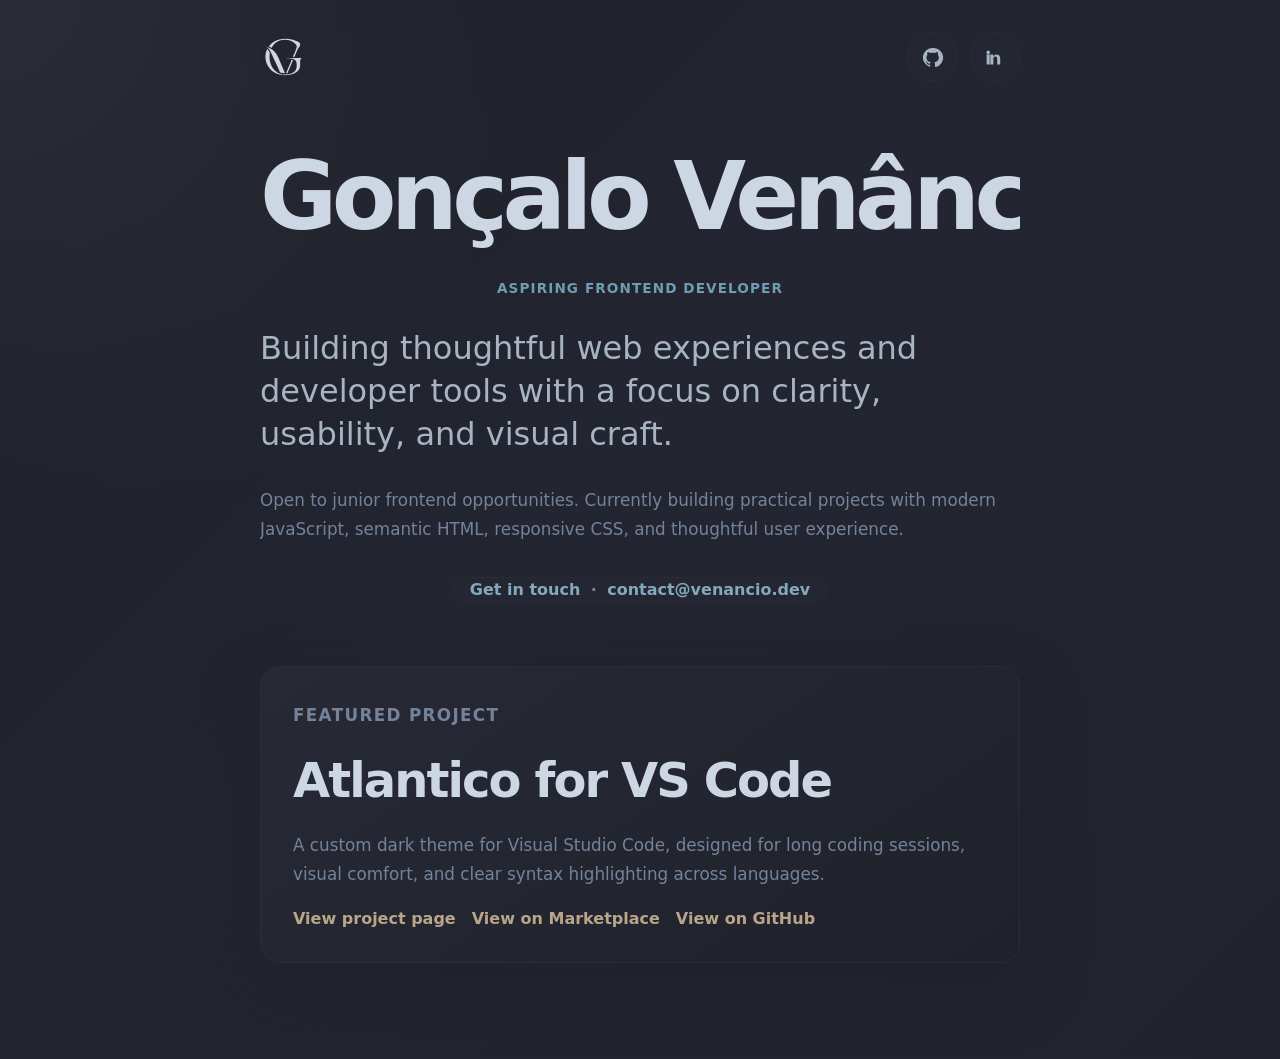
==== index.html @ 024e3449 "Add Atlantico landing page with screenshot lightbox" ====
<!doctype html>
<html lang="en">
  <head>
    <meta charset="UTF-8" />
    <meta name="viewport" content="width=device-width, initial-scale=1.0" />

    <title>Gonçalo Venâncio · Aspiring Frontend Developer · venancio.dev</title>

    <meta
      name="description"
      content="Gonçalo Venâncio, aspiring frontend developer building thoughtful web experiences and developer tools with a focus on clarity, usability, and visual craft"
    />

    <link rel="stylesheet" href="style.css" />

    <link rel="icon" href="./assets/favicon.svg" type="image/svg+xml" />
    <link
      rel="icon"
      href="./assets/favicon_32x32.png"
      type="image/png"
      sizes="32x32"
    />
    <link rel="apple-touch-icon" href="./assets/apple_touch_icon.png" />

    <link rel="canonical" href="https://venancio.dev/" />
    <meta name="theme-color" content="#232530" />

    <meta property="og:title" content="Gonçalo Venâncio" />
    <meta property="og:description" content="Frontend Development" />
    <meta
      property="og:image"
      content="https://venancio.dev/assets/social_preview.png"
    />
    <meta property="og:image:width" content="1200" />
    <meta property="og:image:height" content="630" />
    <meta
      property="og:image:alt"
      content="Gonçalo Venâncio, Frontend Development, venancio.dev"
    />
    <meta property="og:url" content="https://venancio.dev/" />
    <meta property="og:site_name" content="Gonçalo Venâncio" />
    <meta property="og:type" content="website" />

    <meta name="twitter:card" content="summary_large_image" />
    <meta name="twitter:title" content="Gonçalo Venâncio" />
    <meta name="twitter:description" content="Frontend Development" />
    <meta
      name="twitter:image"
      content="https://venancio.dev/assets/social_preview.png"
    />
    <meta
      name="twitter:image:alt"
      content="Gonçalo Venâncio, Frontend Development, venancio.dev"
    />
  </head>

  <body>
    <main class="page">
      <header class="site-header" aria-label="Site header">
        <a
          class="brand-link reveal-logo"
          href="/"
          aria-label="Gonçalo Venâncio home"
        >
          <img src="./assets/logo.svg" alt="" class="brand-logo" />
        </a>

        <nav class="social-links" aria-label="Social links">
          <a
            class="reveal-icon"
            href="https://github.com/gpvenancio"
            target="_blank"
            rel="noopener noreferrer"
            aria-label="Gonçalo Venâncio on GitHub"
          >
            <span>
              <svg viewBox="0 0 24 24" aria-hidden="true">
                <path
                  d="M12 2a10 10 0 0 0-3.16 19.49c.5.09.68-.22.68-.48v-1.7c-2.78.6-3.37-1.18-3.37-1.18a2.65 2.65 0 0 0-1.1-1.45c-.9-.62.07-.6.07-.6a2.1 2.1 0 0 1 1.53 1.03 2.13 2.13 0 0 0 2.91.83 2.14 2.14 0 0 1 .64-1.34c-2.22-.25-4.55-1.11-4.55-4.94a3.87 3.87 0 0 1 1.03-2.68 3.6 3.6 0 0 1 .1-2.64s.84-.27 2.75 1.02a9.48 9.48 0 0 1 5 0c1.91-1.29 2.75-1.02 2.75-1.02.55 1.37.2 2.4.1 2.64a3.86 3.86 0 0 1 1.03 2.68c0 3.84-2.34 4.68-4.57 4.93a2.4 2.4 0 0 1 .68 1.86v2.76c0 .27.18.58.69.48A10 10 0 0 0 12 2Z"
                />
              </svg>
            </span>
          </a>

          <a
            class="reveal-icon"
            href="https://linkedin.com/in/gpvenancio/"
            target="_blank"
            rel="noopener noreferrer"
            aria-label="Gonçalo Venâncio on LinkedIn"
          >
            <span>
              <svg viewBox="0 0 24 24" aria-hidden="true">
                <path
                  d="M6.94 8.75H3.75v10.5h3.19V8.75ZM5.35 4.75a1.85 1.85 0 1 0 0 3.7 1.85 1.85 0 0 0 0-3.7Zm5.28 4h-3.05v10.5h3.18v-5.52c0-1.46.28-2.87 2.08-2.87 1.78 0 1.8 1.66 1.8 2.96v5.43h3.19v-6.12c0-3-1.6-4.4-3.73-4.4a3.62 3.62 0 0 0-3.29 1.8h-.04l-.14-1.78Z"
                />
              </svg>
            </span>
          </a>
        </nav>
      </header>

      <section class="hero" aria-labelledby="page-title">
        <h1 id="page-title" class="reveal">
          <span>Gonçalo Venâncio</span>
        </h1>

        <p class="role reveal">
          <span>Aspiring Frontend Developer</span>
        </p>

        <p class="intro reveal">
          <span>
            Building thoughtful web experiences and developer tools with a focus
            on clarity, usability, and visual craft.
          </span>
        </p>

        <p class="description reveal">
          <span>
            Open to junior frontend opportunities. Currently building practical
            projects with modern JavaScript, semantic HTML, responsive CSS, and
            thoughtful user experience.
          </span>
        </p>

        <a class="cta reveal" href="mailto:contact@venancio.dev">
          <span class="cta-content">
            <span class="cta-label">Get in touch</span>
            <span class="cta-separator">·</span>
            <span class="cta-email">contact@venancio.dev</span>
          </span>
        </a>
      </section>

      <section class="project reveal-card" aria-labelledby="project-title">
        <p class="section-label reveal">
          <span>Featured project</span>
        </p>

        <h2 id="project-title" class="reveal">
          <span>Atlantico for VS Code</span>
        </h2>

        <p class="reveal">
          <span>
            A custom dark theme for Visual Studio Code, designed for long coding
            sessions, visual comfort, and clear syntax highlighting across
            languages.
          </span>
        </p>

        <div class="project-actions">
          <a class="project-link reveal" href="/atlantico/">
            <span>View project page</span>
          </a>

          <a
            class="project-link reveal"
            href="https://marketplace.visualstudio.com/items?itemName=gvenancio.atlantico"
            target="_blank"
            rel="noopener noreferrer"
            aria-label="View Atlantico on the Visual Studio Marketplace"
          >
            <span>View on Marketplace</span>
          </a>

          <a
            class="project-link reveal"
            href="https://github.com/gpvenancio/atlantico"
            target="_blank"
            rel="noopener noreferrer"
            aria-label="View Atlantico source code on GitHub"
          >
            <span>View on GitHub</span>
          </a>
        </div>
      </section>
    </main>
  </body>
</html>
---- style.css ----
:root {
  /* Base colors */
  --color-bg: #232530;
  --color-bg-deep: #1d1f28;
  --color-bg-soft: #21232d;
  --color-surface: #272a34;
  --color-surface-muted: #1f212b;
  --color-border: #2a2d37;

  /* Text colors */
  --color-text: #cdd6e3;
  --color-text-bright: #e6edf7;
  --color-text-soft: #a7b4c2;
  --color-text-muted: #74839a;

  /* Accent colors */
  --color-accent: #729bb3;
  --color-accent-hover: #84a9bf;
  --color-warm: #b8a58a;
  --color-warm-hover: #c4a46b;

  /* Layout */
  --content-width: 760px;
}

* {
  box-sizing: border-box;
}

html {
  color-scheme: dark;
}

body {
  margin: 0;
  min-height: 100vh;
  font-family: Inter, ui-sans-serif, system-ui, sans-serif;
  background:
    radial-gradient(circle at top left, var(--color-border), transparent 34rem),
    linear-gradient(
      135deg,
      var(--color-bg-deep),
      var(--color-bg) 45%,
      var(--color-bg-soft)
    );
  color: var(--color-text);
}

::selection {
  background: var(--color-accent);
  color: var(--color-bg-deep);
}

a {
  color: inherit;
  text-decoration-color: var(--color-accent);
  text-decoration-thickness: 0.08em;
  text-underline-offset: 0.25em;
  transition:
    color 160ms ease,
    border-color 160ms ease,
    background 160ms ease,
    transform 160ms ease;
}

a:hover {
  color: var(--color-accent-hover);
}

a:focus-visible {
  outline: 2px solid var(--color-accent);
  outline-offset: 0.35rem;
  border-radius: 0.5rem;
}

.page {
  container-type: inline-size;
  width: min(100% - 2rem, var(--content-width));
  margin: 0 auto;
  padding: 2rem 0 6rem;
}

.site-header {
  display: flex;
  align-items: center;
  justify-content: space-between;
  margin-bottom: 3rem;
}

.brand-link {
  display: inline-grid;
  width: 3.15rem;
  height: 3.15rem;
  place-items: center;
  border-radius: 999px;
  text-decoration: none;
}

.brand-link:hover {
  transform: translateY(-1px);
}

.brand-logo {
  display: block;
  width: 3.15rem;
  height: 3.15rem;
}

.social-links {
  display: flex;
  align-items: center;
  gap: 0.75rem;
}

.social-links a {
  display: grid;
  width: 3.15rem;
  height: 3.15rem;
  place-items: center;
  border: 1px solid var(--color-border);
  border-radius: 999px;
  background: rgba(39, 42, 52, 0.55);
  color: var(--color-text-soft);
}

.social-links a:hover {
  border-color: var(--color-accent);
  color: var(--color-accent-hover);
  transform: translateY(-1px);
}

.social-links svg {
  width: 1.45rem;
  height: 1.45rem;
  fill: currentColor;
}

.hero {
  margin-bottom: 4rem;
}

h1,
h2 {
  margin: 0;
  color: var(--color-text);
  line-height: 1.1;
}

h1 {
  width: 100%;
  max-width: none;
  font-size: clamp(3.4rem, 12.4cqw, 5.9rem);
  letter-spacing: -0.06em;
  line-height: 1.16;
  text-align: center;
}

h1 > span {
  white-space: nowrap;
}

h2 {
  font-size: clamp(2rem, 5vw, 3rem);
  letter-spacing: -0.04em;
}

.role {
  margin: 1rem 0 0;
  color: var(--color-accent);
  font-size: 0.85rem;
  font-weight: 600;
  letter-spacing: 0.08em;
  text-align: center;
  text-transform: uppercase;
}

.section-label {
  margin: 0 0 1rem;
  color: var(--color-accent);
  font-size: 0.85rem;
  font-weight: 600;
  letter-spacing: 0.08em;
  text-transform: uppercase;
}

.intro {
  margin: 1.6rem 0 0;
  color: var(--color-text-soft);
  font-size: clamp(1.4rem, 3vw, 2rem);
  line-height: 1.35;
}

.description {
  margin: 1.5rem 0 0;
  color: var(--color-text-muted);
  font-size: 1.05rem;
  line-height: 1.7;
}

.cta {
  display: flex;
  width: fit-content;
  flex-wrap: wrap;
  align-items: center;
  margin: 2rem auto 0;
  padding: 0.85rem 1rem;
  border: 1px solid var(--color-border);
  border-radius: 999px;
  background: rgba(39, 42, 52, 0.55);
  color: var(--color-text);
  font-weight: 600;
  text-decoration: none;
}

.cta:hover {
  border-color: var(--color-accent);
  background: rgba(39, 42, 52, 0.85);
  transform: translateY(-1px);
}

.cta > .cta-content {
  display: inline-flex;
  align-items: center;
  gap: 0.65rem;
  color: var(--color-accent-hover);
}

.cta-label,
.cta-email {
  font-weight: 600;
}

.cta-separator {
  color: var(--color-text-muted);
}

.project {
  padding: 2rem;
  border: 1px solid var(--color-border);
  border-radius: 1.25rem;
  background: linear-gradient(
    145deg,
    var(--color-surface),
    var(--color-surface-muted)
  );
  box-shadow: 0 1.5rem 4rem rgba(29, 31, 40, 0.42);
}

.project p {
  color: var(--color-text-muted);
  font-size: 1.05rem;
  line-height: 1.7;
}

.project-actions {
  display: flex;
  flex-wrap: wrap;
  gap: 1rem;
  margin-top: 1rem;
}

.project-link {
  display: inline-block;
  color: var(--color-warm);
  font-weight: 600;
  text-decoration-color: var(--color-warm);
}

.project-link:hover {
  color: var(--color-warm-hover);
  text-decoration-color: var(--color-warm-hover);
}

@media (max-width: 520px) {
  .page {
    padding: 1.25rem 0 4rem;
  }

  .site-header {
    margin-bottom: 4rem;
  }

  .project {
    padding: 1.5rem;
  }

  h1 {
    font-size: clamp(2.35rem, 11.2cqw, 3.3rem);
  }

  h1 > span {
    white-space: nowrap;
  }
}

@keyframes revealUp {
  from {
    opacity: 0;
    transform: translateY(115%);
  }

  to {
    opacity: 1;
    transform: translateY(0);
  }
}

@keyframes iconReveal {
  from {
    opacity: 0;
    transform: translateY(14px);
  }

  to {
    opacity: 1;
    transform: translateY(0);
  }
}

@keyframes cardReveal {
  from {
    opacity: 0;
    transform: translateY(18px);
  }

  to {
    opacity: 1;
    transform: translateY(0);
  }
}

@keyframes ctaReveal {
  from {
    opacity: 0;
    transform: translateY(14px);
  }

  to {
    opacity: 1;
    transform: translateY(0);
  }
}

.reveal {
  overflow: hidden;
  padding-block: 0.12em;
}

.reveal > span {
  display: inline-block;
  opacity: 0;
  transform: translateY(115%);
  animation: revealUp 1400ms cubic-bezier(0.16, 1, 0.3, 1) forwards;
}

.reveal-icon {
  opacity: 0;
  overflow: hidden;
  animation: iconReveal 1400ms cubic-bezier(0.16, 1, 0.3, 1) forwards;
}

.reveal-icon > span {
  display: grid;
  opacity: 0;
  transform: translateY(115%);
  animation: revealUp 1400ms cubic-bezier(0.16, 1, 0.3, 1) forwards;
}

.reveal-card {
  opacity: 0;
  transform: translateY(18px);
  animation: cardReveal 1400ms cubic-bezier(0.16, 1, 0.3, 1) forwards;
}

.reveal-logo {
  opacity: 0;
  overflow: hidden;
  animation: iconReveal 1400ms cubic-bezier(0.16, 1, 0.3, 1) forwards;
  animation-delay: 40ms;
}

.reveal-logo > .brand-logo {
  opacity: 0;
  transform: translateY(115%);
  animation: revealUp 1400ms cubic-bezier(0.16, 1, 0.3, 1) forwards;
  animation-delay: 140ms;
}

.cta.reveal {
  opacity: 0;
  animation: ctaReveal 1400ms cubic-bezier(0.16, 1, 0.3, 1) forwards;
  animation-delay: 840ms;
}

.cta > .cta-content {
  animation-delay: 980ms;
}

.social-links a:nth-child(1) {
  animation-delay: 80ms;
}

.social-links a:nth-child(1) span {
  animation-delay: 180ms;
}

.social-links a:nth-child(2) {
  animation-delay: 140ms;
}

.social-links a:nth-child(2) span {
  animation-delay: 240ms;
}

.hero h1 span {
  animation-delay: 280ms;
}

.role span {
  animation-delay: 420ms;
}

.intro span {
  animation-delay: 560ms;
}

.description span {
  animation-delay: 700ms;
}

.project {
  animation-delay: 980ms;
}

.project .section-label span {
  animation-delay: 1120ms;
}

.project h2 span {
  animation-delay: 1260ms;
}

.project p span {
  animation-delay: 1400ms;
}

.project-actions a:nth-child(1) span {
  animation-delay: 1540ms;
}

.project-actions a:nth-child(2) span {
  animation-delay: 1660ms;
}

@media (prefers-reduced-motion: reduce) {
  .reveal > span,
  .reveal-icon,
  .reveal-icon > span,
  .reveal-logo,
  .reveal-logo > .brand-logo,
  .reveal-card,
  .cta.reveal {
    opacity: 1;
    transform: none;
    animation: none;
  }
}
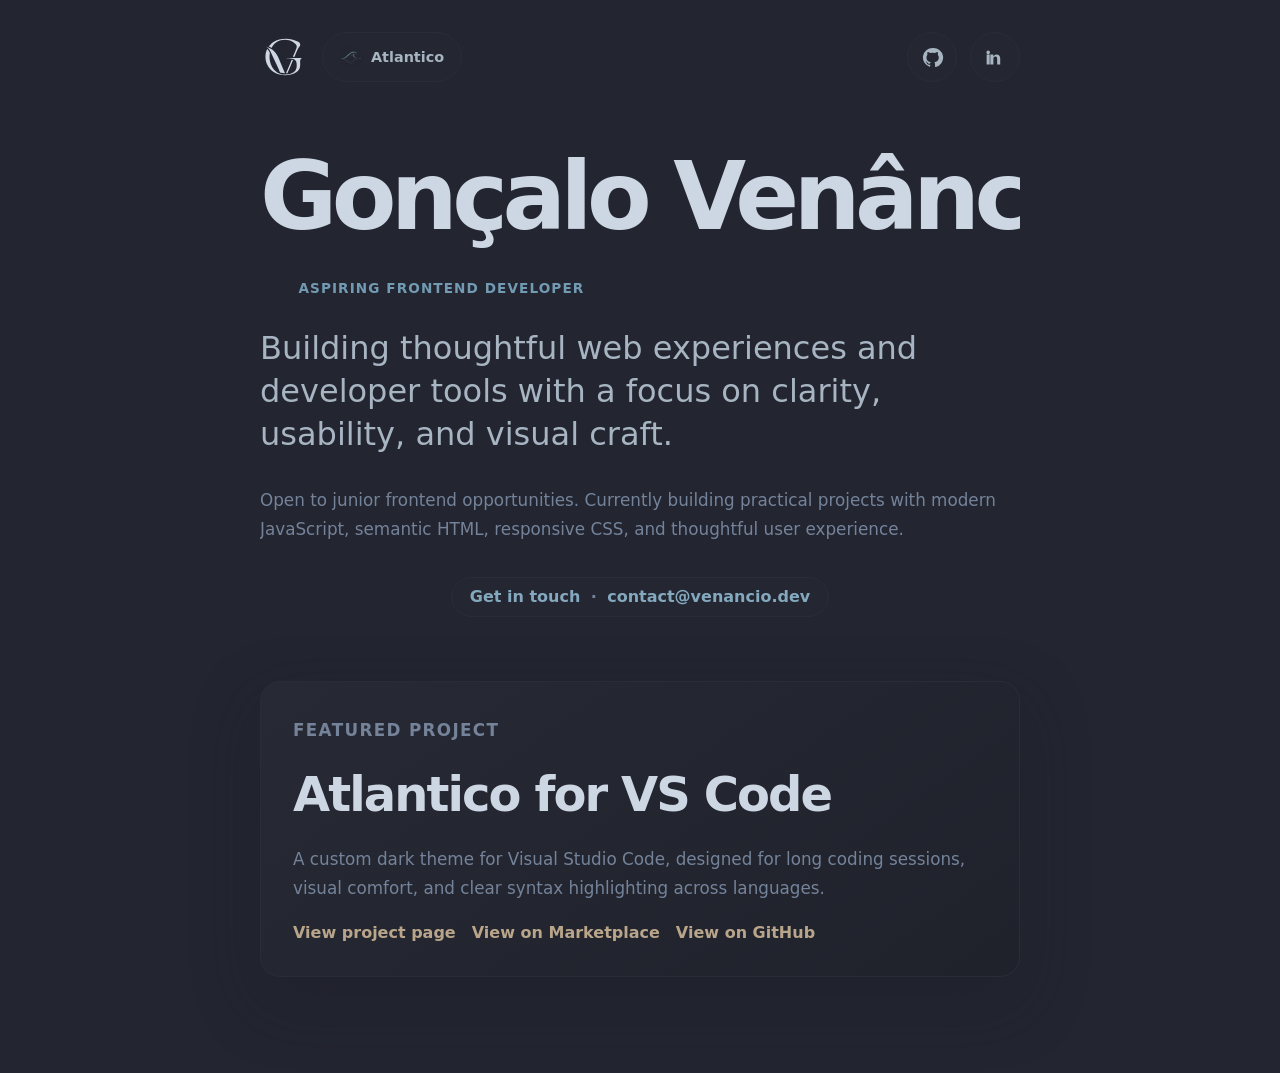
==== commit 2308de8f: "Add Atlantico branding assets and navigation" ====
--- a/index.html
+++ b/index.html
@@ -16,7 +16,7 @@
     <link rel="icon" href="./assets/favicon.svg" type="image/svg+xml" />
     <link
       rel="icon"
-      href="./assets/favicon_32x32.png"
+      href="./assets/favicon_32.png"
       type="image/png"
       sizes="32x32"
     />
@@ -57,13 +57,30 @@
   <body>
     <main class="page">
       <header class="site-header" aria-label="Site header">
-        <a
-          class="brand-link reveal-logo"
-          href="/"
-          aria-label="Gonçalo Venâncio home"
-        >
-          <img src="./assets/logo.svg" alt="" class="brand-logo" />
-        </a>
+        <nav class="site-nav" aria-label="Site navigation">
+          <a
+            class="brand-link reveal-logo"
+            href="/"
+            aria-label="Go to homepage"
+            title="Go to homepage"
+          >
+            <img src="./assets/logo.svg" alt="" class="brand-logo" />
+          </a>
+
+          <a
+            class="nav-pill reveal-icon"
+            href="/atlantico/"
+            aria-label="Go to Atlantico project page"
+            title="Go to Atlantico project page"
+          >
+            <img
+              src="./assets/atlantico/icon.svg"
+              alt=""
+              class="nav-pill-icon"
+            />
+            <span>Atlantico</span>
+          </a>
+        </nav>
 
         <nav class="social-links" aria-label="Social links">
           <a
--- a/style.css
+++ b/style.css
@@ -35,14 +35,7 @@
   margin: 0;
   min-height: 100vh;
   font-family: Inter, ui-sans-serif, system-ui, sans-serif;
-  background:
-    radial-gradient(circle at top left, var(--color-border), transparent 34rem),
-    linear-gradient(
-      135deg,
-      var(--color-bg-deep),
-      var(--color-bg) 45%,
-      var(--color-bg-soft)
-    );
+  background: var(--color-bg);
   color: var(--color-text);
 }
 
@@ -106,6 +99,45 @@
   height: 3.15rem;
 }
 
+.site-nav {
+  display: flex;
+  align-items: center;
+  gap: 0.75rem;
+}
+
+.nav-pill {
+  display: inline-flex;
+  min-height: 3.15rem;
+  align-items: center;
+  gap: 0.55rem;
+  padding: 0 1rem;
+  border: 1px solid var(--color-border);
+  border-radius: 999px;
+  background: rgba(39, 42, 52, 0.55);
+  color: var(--color-text-soft);
+  font-size: 0.9rem;
+  font-weight: 600;
+  text-decoration: none;
+}
+
+.nav-pill:hover {
+  border-color: var(--color-accent);
+  color: var(--color-accent-hover);
+  transform: translateY(-1px);
+}
+
+.nav-pill[aria-current='page'] {
+  border-color: rgba(114, 155, 179, 0.45);
+  color: var(--color-accent-hover);
+}
+
+.nav-pill-icon {
+  display: block;
+  width: 1.45rem;
+  height: 1.45rem;
+  border-radius: 999px;
+}
+
 .social-links {
   display: flex;
   align-items: center;
@@ -152,7 +184,7 @@
   font-size: clamp(3.4rem, 12.4cqw, 5.9rem);
   letter-spacing: -0.06em;
   line-height: 1.16;
-  text-align: center;
+  text-align: left;
 }
 
 h1 > span {
@@ -166,11 +198,12 @@
 
 .role {
   margin: 1rem 0 0;
+  padding-left: clamp(1rem, 3vw, 2.4rem);
   color: var(--color-accent);
   font-size: 0.85rem;
   font-weight: 600;
   letter-spacing: 0.08em;
-  text-align: center;
+  text-align: left;
   text-transform: uppercase;
 }
 
@@ -200,15 +233,17 @@
 .cta {
   display: flex;
   width: fit-content;
+  min-height: 2.45rem;
   flex-wrap: wrap;
   align-items: center;
   margin: 2rem auto 0;
-  padding: 0.85rem 1rem;
+  padding: 0.75rem 1.1rem;
   border: 1px solid var(--color-border);
   border-radius: 999px;
   background: rgba(39, 42, 52, 0.55);
   color: var(--color-text);
   font-weight: 600;
+  line-height: 1.25;
   text-decoration: none;
 }
 
@@ -223,6 +258,7 @@
   align-items: center;
   gap: 0.65rem;
   color: var(--color-accent-hover);
+  line-height: 1.25;
 }
 
 .cta-label,
@@ -263,12 +299,12 @@
   display: inline-block;
   color: var(--color-warm);
   font-weight: 600;
-  text-decoration-color: var(--color-warm);
+  text-decoration: none;
 }
 
 .project-link:hover {
   color: var(--color-warm-hover);
-  text-decoration-color: var(--color-warm-hover);
+  text-decoration: none;
 }
 
 @media (max-width: 520px) {
@@ -286,10 +322,28 @@
 
   h1 {
     font-size: clamp(2.35rem, 11.2cqw, 3.3rem);
+    text-align: left;
   }
 
   h1 > span {
     white-space: nowrap;
+  }
+
+  .role {
+    padding-left: 1rem;
+    text-align: left;
+  }
+
+  .cta {
+    margin: 2rem auto 0;
+  }
+
+  .nav-pill {
+    padding: 0 0.85rem;
+  }
+
+  .nav-pill span {
+    display: none;
   }
 }
 
@@ -450,6 +504,10 @@
 
 .project-actions a:nth-child(2) span {
   animation-delay: 1660ms;
+}
+
+.project-actions a:nth-child(3) span {
+  animation-delay: 1780ms;
 }
 
 @media (prefers-reduced-motion: reduce) {
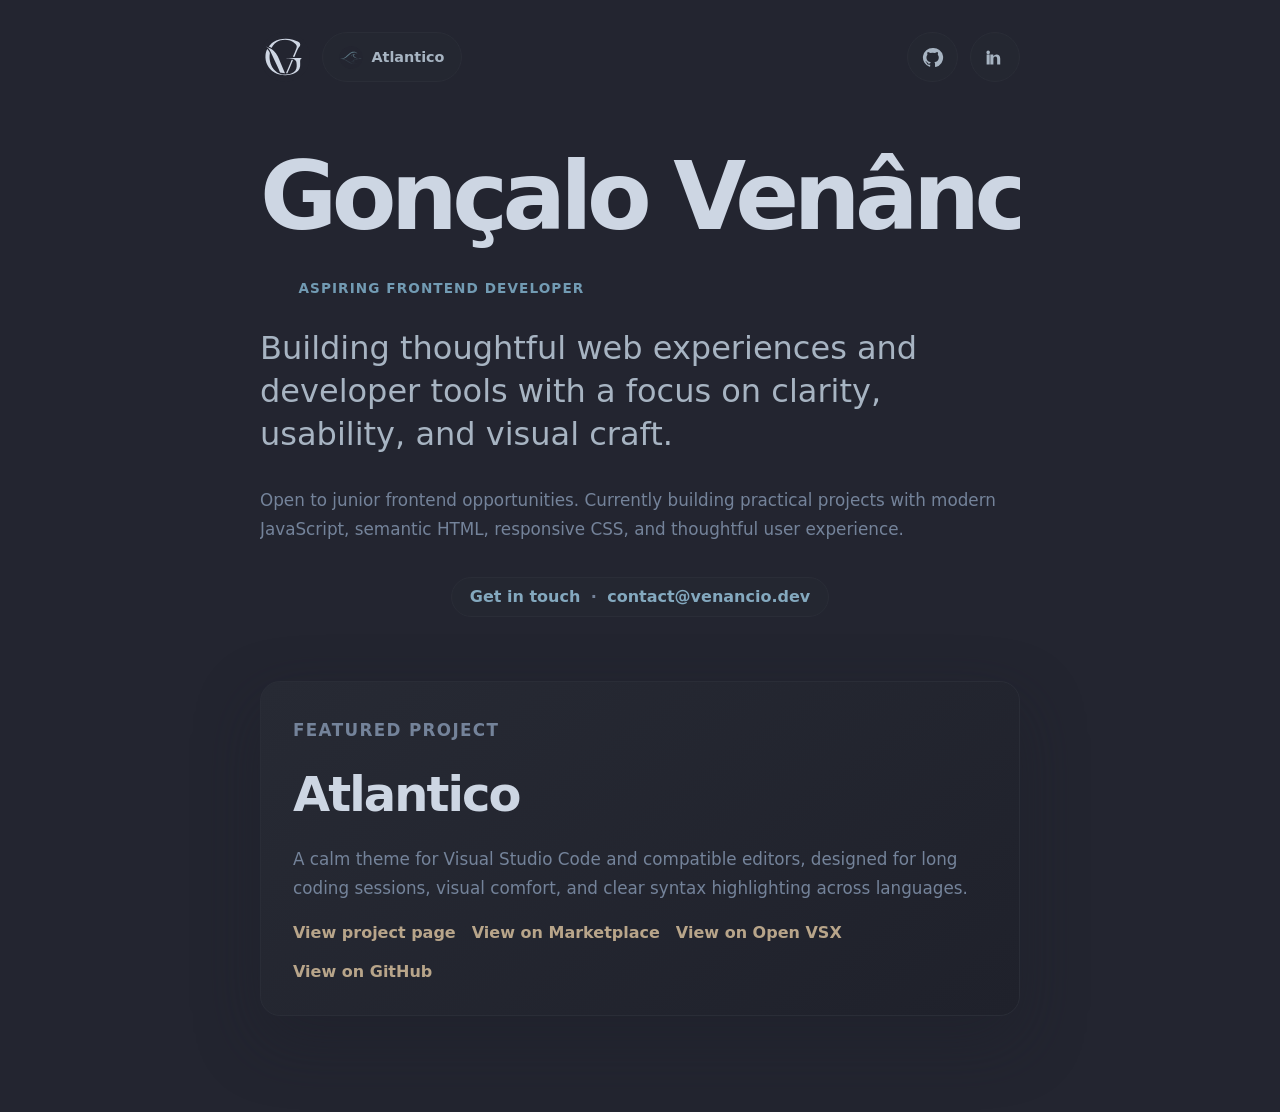
==== commit 18c63da2: "Update Atlantico links and editor compatibility copy" ====
--- a/index.html
+++ b/index.html
@@ -156,14 +156,14 @@
         </p>
 
         <h2 id="project-title" class="reveal">
-          <span>Atlantico for VS Code</span>
+          <span>Atlantico</span>
         </h2>
 
         <p class="reveal">
           <span>
-            A custom dark theme for Visual Studio Code, designed for long coding
-            sessions, visual comfort, and clear syntax highlighting across
-            languages.
+            A calm theme for Visual Studio Code and compatible editors, designed
+            for long coding sessions, visual comfort, and clear syntax
+            highlighting across languages.
           </span>
         </p>
 
@@ -180,6 +180,16 @@
             aria-label="View Atlantico on the Visual Studio Marketplace"
           >
             <span>View on Marketplace</span>
+          </a>
+
+          <a
+            class="project-link reveal"
+            href="https://open-vsx.org/extension/gvenancio/atlantico"
+            target="_blank"
+            rel="noopener noreferrer"
+            aria-label="View Atlantico on Open VSX Registry"
+          >
+            <span>View on Open VSX</span>
           </a>
 
           <a
--- a/style.css
+++ b/style.css
@@ -345,6 +345,18 @@
   .nav-pill span {
     display: none;
   }
+
+  .project-actions {
+    flex-direction: column;
+    align-items: flex-start;
+    gap: 0.75rem;
+  }
+
+  .project-actions .project-link {
+    display: inline-flex;
+    min-height: 2.5rem;
+    align-items: center;
+  }
 }
 
 @keyframes revealUp {
@@ -508,6 +520,10 @@
 
 .project-actions a:nth-child(3) span {
   animation-delay: 1780ms;
+}
+
+.project-actions a:nth-child(4) span {
+  animation-delay: 1900ms;
 }
 
 @media (prefers-reduced-motion: reduce) {
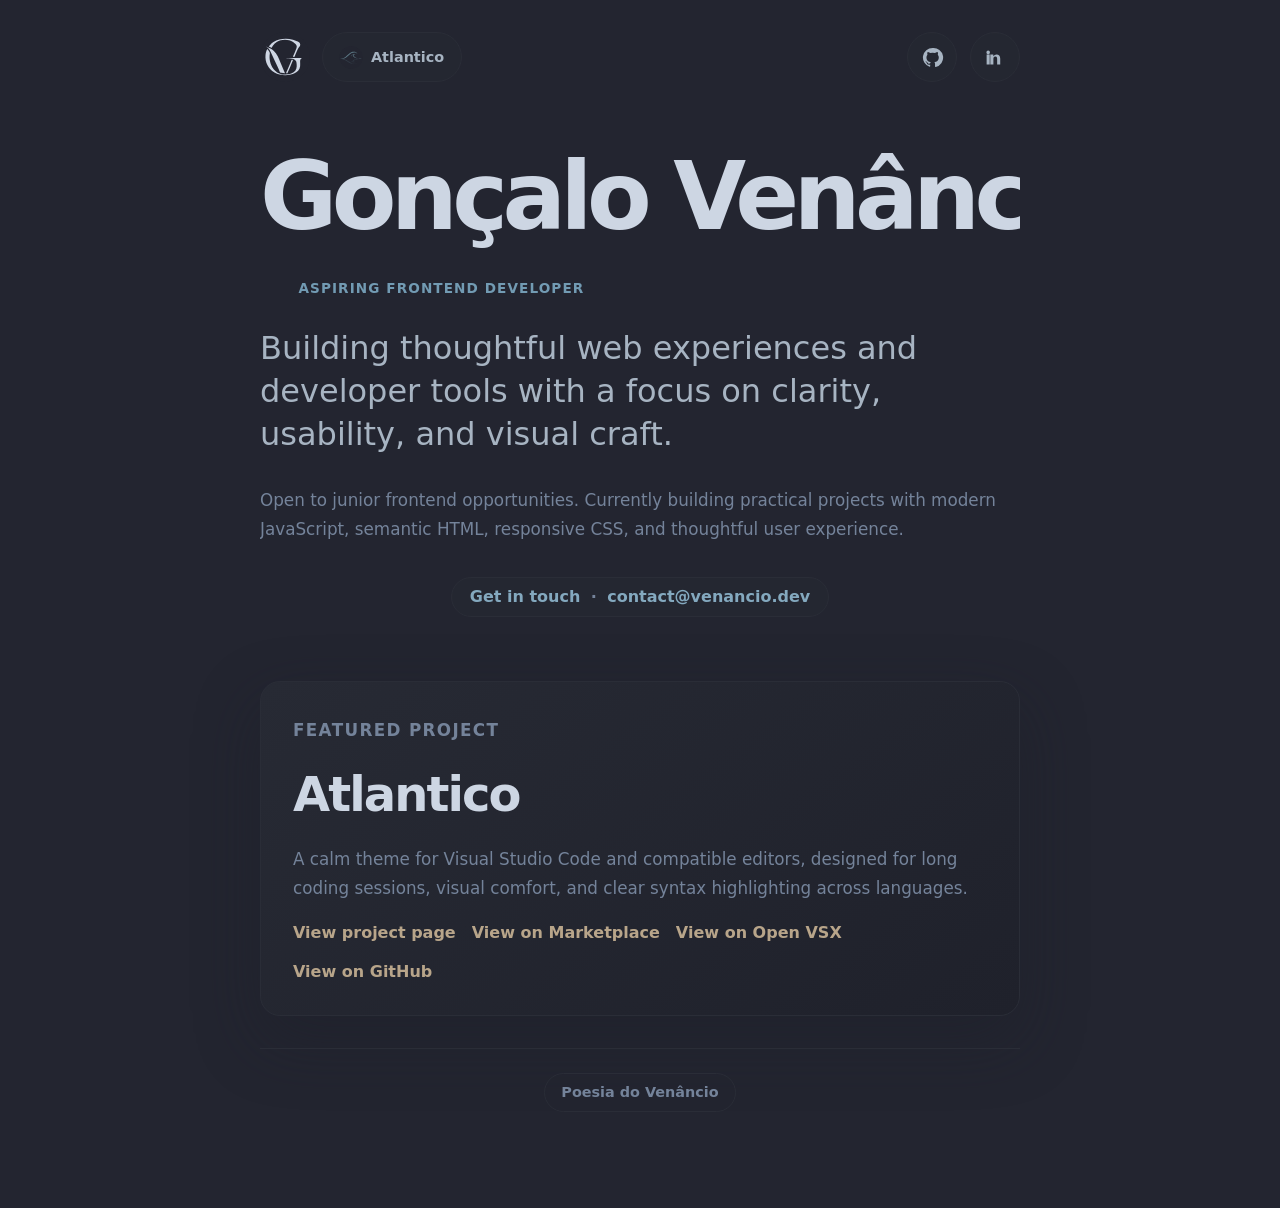
==== commit 915996a3: "feat: add poetry site and integrate it with venancio.dev" ====
--- a/index.html
+++ b/index.html
@@ -203,6 +203,22 @@
           </a>
         </div>
       </section>
+
+      <footer class="site-footer reveal-card" aria-label="Additional navigation">
+        <a
+          class="poetry-footer-link"
+          href="/poesia/"
+          aria-label="Visit Poesia do Venâncio"
+        >
+          <span>Poesia do Venâncio</span>
+        </a>
+      </footer>
     </main>
+
+    <script
+      defer
+      src="https://static.cloudflareinsights.com/beacon.min.js"
+      data-cf-beacon='{"token": "64b1e50a37ae41e5be0b62cdf95f32ff"}'
+    ></script>
   </body>
 </html>
--- a/style.css
+++ b/style.css
@@ -305,6 +305,36 @@
 .project-link:hover {
   color: var(--color-warm-hover);
   text-decoration: none;
+}
+
+.site-footer {
+  display: flex;
+  justify-content: center;
+  margin-top: 2rem;
+  padding-top: 1.5rem;
+  border-top: 1px solid var(--color-border);
+  animation-delay: 2100ms;
+}
+
+.poetry-footer-link {
+  display: inline-flex;
+  min-height: 2.45rem;
+  align-items: center;
+  justify-content: center;
+  padding: 0.65rem 1rem;
+  border: 1px solid var(--color-border);
+  border-radius: 999px;
+  background: transparent;
+  color: var(--color-text-muted);
+  font-size: 0.9rem;
+  font-weight: 600;
+  text-decoration: none;
+}
+
+.poetry-footer-link:hover {
+  border-color: var(--color-warm);
+  color: var(--color-warm-hover);
+  transform: translateY(-1px);
 }
 
 @media (max-width: 520px) {
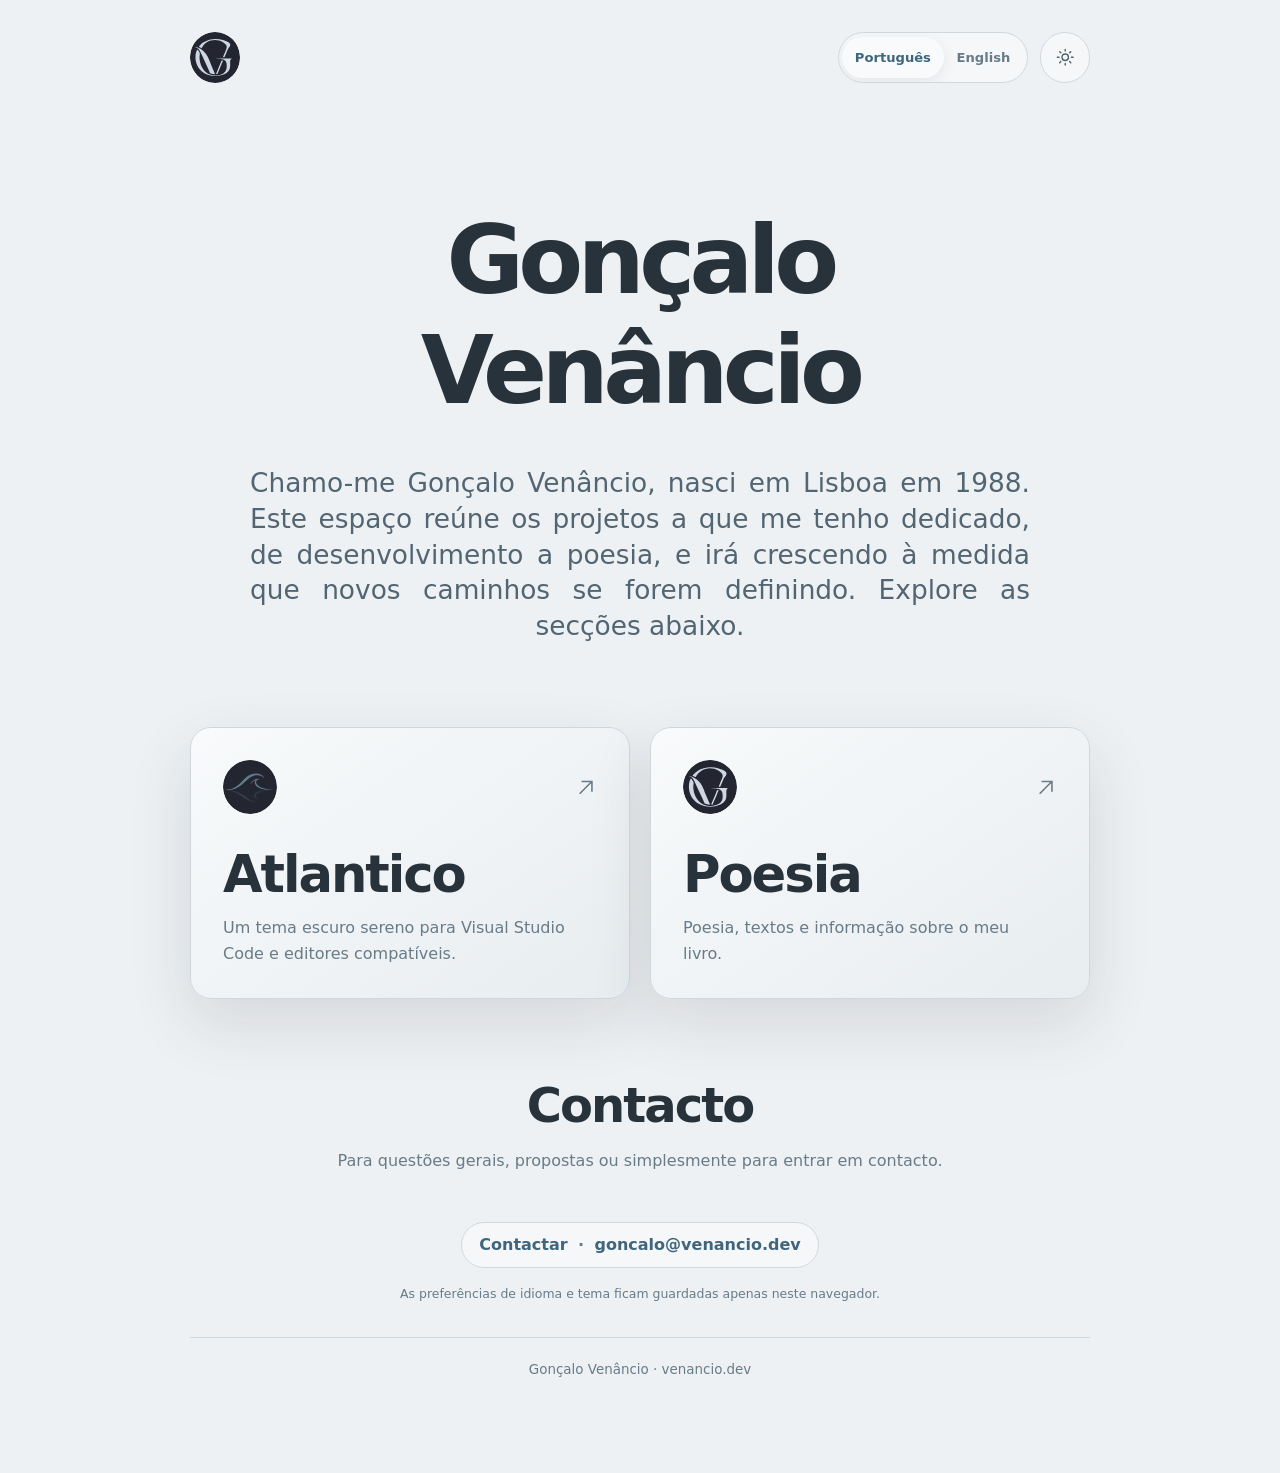
==== commit 1037ebb9: "feat: atualizar estrutura e navegação do site" ====
--- a/index.html
+++ b/index.html
@@ -1,17 +1,27 @@
 <!doctype html>
-<html lang="en">
+<html lang="pt-PT" data-theme="light" data-language="pt">
   <head>
     <meta charset="UTF-8" />
     <meta name="viewport" content="width=device-width, initial-scale=1.0" />
-
-    <title>Gonçalo Venâncio · Aspiring Frontend Developer · venancio.dev</title>
-
+    <meta name="color-scheme" content="light dark" />
+
+    <title>Gonçalo Venâncio · venancio.dev</title>
     <meta
       name="description"
-      content="Gonçalo Venâncio, aspiring frontend developer building thoughtful web experiences and developer tools with a focus on clarity, usability, and visual craft"
-    />
-
-    <link rel="stylesheet" href="style.css" />
+      content="Página pessoal de Gonçalo Venâncio, com acesso aos seus projetos digitais e à sua escrita."
+    />
+
+    <script>
+      (() => {
+        const savedTheme = localStorage.getItem('venancio-theme') || localStorage.getItem('poesia-theme');
+        const savedLanguage = localStorage.getItem('venancio-language');
+        document.documentElement.dataset.theme = savedTheme === 'dark' ? 'dark' : 'light';
+        document.documentElement.dataset.language = savedLanguage === 'en' ? 'en' : 'pt';
+        document.documentElement.lang = savedLanguage === 'en' ? 'en' : 'pt-PT';
+      })();
+    </script>
+
+    <link rel="stylesheet" href="./style.css" />
 
     <link rel="icon" href="./assets/favicon.svg" type="image/svg+xml" />
     <link
@@ -23,10 +33,10 @@
     <link rel="apple-touch-icon" href="./assets/apple_touch_icon.png" />
 
     <link rel="canonical" href="https://venancio.dev/" />
-    <meta name="theme-color" content="#232530" />
+    <meta name="theme-color" content="#eef1f3" />
 
     <meta property="og:title" content="Gonçalo Venâncio" />
-    <meta property="og:description" content="Frontend Development" />
+    <meta property="og:description" content="venancio.dev" />
     <meta
       property="og:image"
       content="https://venancio.dev/assets/social_preview.png"
@@ -35,7 +45,7 @@
     <meta property="og:image:height" content="630" />
     <meta
       property="og:image:alt"
-      content="Gonçalo Venâncio, Frontend Development, venancio.dev"
+      content="Gonçalo Venâncio, venancio.dev"
     />
     <meta property="og:url" content="https://venancio.dev/" />
     <meta property="og:site_name" content="Gonçalo Venâncio" />
@@ -43,177 +53,154 @@
 
     <meta name="twitter:card" content="summary_large_image" />
     <meta name="twitter:title" content="Gonçalo Venâncio" />
-    <meta name="twitter:description" content="Frontend Development" />
+    <meta name="twitter:description" content="venancio.dev" />
     <meta
       name="twitter:image"
       content="https://venancio.dev/assets/social_preview.png"
     />
     <meta
       name="twitter:image:alt"
-      content="Gonçalo Venâncio, Frontend Development, venancio.dev"
+      content="Gonçalo Venâncio, venancio.dev"
     />
   </head>
 
   <body>
-    <main class="page">
-      <header class="site-header" aria-label="Site header">
-        <nav class="site-nav" aria-label="Site navigation">
-          <a
-            class="brand-link reveal-logo"
-            href="/"
-            aria-label="Go to homepage"
-            title="Go to homepage"
+    <main class="page landing-page">
+      <header class="site-header" aria-label="Cabeçalho do site" data-i18n-aria-label="siteHeader">
+        <a
+          class="brand-link reveal-logo"
+          href="/"
+          aria-label="Página inicial"
+          data-i18n-aria-label="homeLabel"
+        >
+          <img src="./assets/logo.svg" alt="" class="brand-logo" />
+        </a>
+
+        <div class="header-controls" aria-label="Preferências do site" data-i18n-aria-label="sitePreferences">
+          <div class="language-switcher reveal-icon" aria-label="Idioma" data-i18n-aria-label="languageLabel">
+            <button
+              class="language-button"
+              type="button"
+              data-language="pt"
+              aria-pressed="true"
+            >
+              Português
+            </button>
+            <button
+              class="language-button"
+              type="button"
+              data-language="en"
+              aria-pressed="false"
+            >
+              English
+            </button>
+          </div>
+
+          <button
+            class="theme-button reveal-icon"
+            type="button"
+            aria-label="Ativar o tema escuro"
+            title="Ativar o tema escuro"
+            data-theme-toggle
           >
-            <img src="./assets/logo.svg" alt="" class="brand-logo" />
-          </a>
-
-          <a
-            class="nav-pill reveal-icon"
-            href="/atlantico/"
-            aria-label="Go to Atlantico project page"
-            title="Go to Atlantico project page"
-          >
+            <svg class="theme-icon theme-icon-sun" viewBox="0 0 24 24" aria-hidden="true">
+              <circle cx="12" cy="12" r="3.75"></circle>
+              <path d="M12 2.75v2M12 19.25v2M2.75 12h2M19.25 12h2M5.46 5.46l1.42 1.42M17.12 17.12l1.42 1.42M5.46 18.54l1.42-1.42M17.12 6.88l1.42-1.42"></path>
+            </svg>
+            <svg class="theme-icon theme-icon-moon" viewBox="0 0 24 24" aria-hidden="true">
+              <path d="M19.1 15.2A7.6 7.6 0 0 1 8.8 4.9a7.75 7.75 0 1 0 10.3 10.3Z"></path>
+            </svg>
+          </button>
+        </div>
+      </header>
+
+      <section class="hero landing-hero" aria-labelledby="page-title">
+        <h1 id="page-title" class="reveal">
+          <span data-i18n="name">Gonçalo Venâncio</span>
+        </h1>
+
+        <p class="intro reveal">
+          <span data-i18n="introduction">
+            Chamo-me Gonçalo Venâncio, nasci em Lisboa em 1988. Este espaço reúne
+            os projetos a que me tenho dedicado, de desenvolvimento a poesia, e
+            irá crescendo à medida que novos caminhos se forem definindo.
+            Explore as secções abaixo.
+          </span>
+        </p>
+      </section>
+
+      <nav class="destination-grid" aria-label="Páginas principais" data-i18n-aria-label="mainPages">
+        <a
+          class="destination-card reveal-card"
+          href="/atlantico/"
+          aria-label="Abrir a página do tema Atlantico"
+          data-i18n-aria-label="atlanticoAria"
+        >
+          <div class="destination-card-top">
             <img
+              class="destination-icon"
               src="./assets/atlantico/icon.svg"
               alt=""
-              class="nav-pill-icon"
             />
-            <span>Atlantico</span>
-          </a>
-        </nav>
-
-        <nav class="social-links" aria-label="Social links">
-          <a
-            class="reveal-icon"
-            href="https://github.com/gpvenancio"
-            target="_blank"
-            rel="noopener noreferrer"
-            aria-label="Gonçalo Venâncio on GitHub"
-          >
-            <span>
-              <svg viewBox="0 0 24 24" aria-hidden="true">
-                <path
-                  d="M12 2a10 10 0 0 0-3.16 19.49c.5.09.68-.22.68-.48v-1.7c-2.78.6-3.37-1.18-3.37-1.18a2.65 2.65 0 0 0-1.1-1.45c-.9-.62.07-.6.07-.6a2.1 2.1 0 0 1 1.53 1.03 2.13 2.13 0 0 0 2.91.83 2.14 2.14 0 0 1 .64-1.34c-2.22-.25-4.55-1.11-4.55-4.94a3.87 3.87 0 0 1 1.03-2.68 3.6 3.6 0 0 1 .1-2.64s.84-.27 2.75 1.02a9.48 9.48 0 0 1 5 0c1.91-1.29 2.75-1.02 2.75-1.02.55 1.37.2 2.4.1 2.64a3.86 3.86 0 0 1 1.03 2.68c0 3.84-2.34 4.68-4.57 4.93a2.4 2.4 0 0 1 .68 1.86v2.76c0 .27.18.58.69.48A10 10 0 0 0 12 2Z"
-                />
-              </svg>
-            </span>
-          </a>
-
-          <a
-            class="reveal-icon"
-            href="https://linkedin.com/in/gpvenancio/"
-            target="_blank"
-            rel="noopener noreferrer"
-            aria-label="Gonçalo Venâncio on LinkedIn"
-          >
-            <span>
-              <svg viewBox="0 0 24 24" aria-hidden="true">
-                <path
-                  d="M6.94 8.75H3.75v10.5h3.19V8.75ZM5.35 4.75a1.85 1.85 0 1 0 0 3.7 1.85 1.85 0 0 0 0-3.7Zm5.28 4h-3.05v10.5h3.18v-5.52c0-1.46.28-2.87 2.08-2.87 1.78 0 1.8 1.66 1.8 2.96v5.43h3.19v-6.12c0-3-1.6-4.4-3.73-4.4a3.62 3.62 0 0 0-3.29 1.8h-.04l-.14-1.78Z"
-                />
-              </svg>
-            </span>
-          </a>
-        </nav>
-      </header>
-
-      <section class="hero" aria-labelledby="page-title">
-        <h1 id="page-title" class="reveal">
-          <span>Gonçalo Venâncio</span>
-        </h1>
-
-        <p class="role reveal">
-          <span>Aspiring Frontend Developer</span>
+            <svg class="destination-arrow" viewBox="0 0 24 24" aria-hidden="true">
+              <path d="M7 5h12v12h-1.7V7.9L5.6 19.6 4.4 18.4 16.1 6.7H7Z"></path>
+            </svg>
+          </div>
+          <div>
+            <h2>Atlantico</h2>
+            <p data-i18n="atlanticoDescription">
+              Um tema escuro sereno para Visual Studio Code e editores
+              compatíveis.
+            </p>
+          </div>
+        </a>
+
+        <a
+          class="destination-card reveal-card"
+          href="/poesia/"
+          aria-label="Abrir a página Poesia do Venâncio"
+          data-i18n-aria-label="poetryAria"
+        >
+          <div class="destination-card-top">
+            <img class="destination-icon" src="./assets/logo.svg" alt="" />
+            <svg class="destination-arrow" viewBox="0 0 24 24" aria-hidden="true">
+              <path d="M7 5h12v12h-1.7V7.9L5.6 19.6 4.4 18.4 16.1 6.7H7Z"></path>
+            </svg>
+          </div>
+          <div>
+            <h2>Poesia</h2>
+            <p data-i18n="poetryDescription">
+              Poesia, textos e informação sobre o meu livro.
+            </p>
+          </div>
+        </a>
+      </nav>
+
+      <section class="landing-contact reveal-card" aria-labelledby="contact-title">
+        <h2 id="contact-title" data-i18n="contactTitle">Contacto</h2>
+        <p data-i18n="contactLead">
+          Para questões gerais, propostas ou simplesmente para entrar em
+          contacto.
         </p>
-
-        <p class="intro reveal">
-          <span>
-            Building thoughtful web experiences and developer tools with a focus
-            on clarity, usability, and visual craft.
+        <a class="cta" href="mailto:goncalo@venancio.dev">
+          <span class="cta-content">
+            <span class="cta-label" data-i18n="contactLabel">Contactar</span>
+            <span class="cta-separator">·</span>
+            <span class="cta-email">goncalo@venancio.dev</span>
           </span>
+        </a>
+        <p class="preferences-note" data-i18n="preferencesNote">
+          As preferências de idioma e tema ficam guardadas apenas neste
+          navegador.
         </p>
-
-        <p class="description reveal">
-          <span>
-            Open to junior frontend opportunities. Currently building practical
-            projects with modern JavaScript, semantic HTML, responsive CSS, and
-            thoughtful user experience.
-          </span>
-        </p>
-
-        <a class="cta reveal" href="mailto:contact@venancio.dev">
-          <span class="cta-content">
-            <span class="cta-label">Get in touch</span>
-            <span class="cta-separator">·</span>
-            <span class="cta-email">contact@venancio.dev</span>
-          </span>
-        </a>
       </section>
 
-      <section class="project reveal-card" aria-labelledby="project-title">
-        <p class="section-label reveal">
-          <span>Featured project</span>
-        </p>
-
-        <h2 id="project-title" class="reveal">
-          <span>Atlantico</span>
-        </h2>
-
-        <p class="reveal">
-          <span>
-            A calm theme for Visual Studio Code and compatible editors, designed
-            for long coding sessions, visual comfort, and clear syntax
-            highlighting across languages.
-          </span>
-        </p>
-
-        <div class="project-actions">
-          <a class="project-link reveal" href="/atlantico/">
-            <span>View project page</span>
-          </a>
-
-          <a
-            class="project-link reveal"
-            href="https://marketplace.visualstudio.com/items?itemName=gvenancio.atlantico"
-            target="_blank"
-            rel="noopener noreferrer"
-            aria-label="View Atlantico on the Visual Studio Marketplace"
-          >
-            <span>View on Marketplace</span>
-          </a>
-
-          <a
-            class="project-link reveal"
-            href="https://open-vsx.org/extension/gvenancio/atlantico"
-            target="_blank"
-            rel="noopener noreferrer"
-            aria-label="View Atlantico on Open VSX Registry"
-          >
-            <span>View on Open VSX</span>
-          </a>
-
-          <a
-            class="project-link reveal"
-            href="https://github.com/gpvenancio/atlantico"
-            target="_blank"
-            rel="noopener noreferrer"
-            aria-label="View Atlantico source code on GitHub"
-          >
-            <span>View on GitHub</span>
-          </a>
-        </div>
-      </section>
-
-      <footer class="site-footer reveal-card" aria-label="Additional navigation">
-        <a
-          class="poetry-footer-link"
-          href="/poesia/"
-          aria-label="Visit Poesia do Venâncio"
-        >
-          <span>Poesia do Venâncio</span>
-        </a>
+      <footer class="site-footer landing-footer reveal-card">
+        <span>Gonçalo Venâncio · venancio.dev</span>
       </footer>
     </main>
+
+    <script src="./script.js" defer></script>
 
     <script
       defer
--- a/style.css
+++ b/style.css
@@ -1,26 +1,62 @@
-:root {
+:root,
+html[data-theme='light'] {
+  color-scheme: light;
+
   /* Base colors */
+  --color-bg: #eef1f3;
+  --color-bg-deep: #e1e6ea;
+  --color-bg-soft: #e9edef;
+  --color-surface: #f8fafb;
+  --color-surface-muted: #e8edf0;
+  --color-border: #cfd7dd;
+  --color-border-strong: #aebbc4;
+  --color-glass: rgba(248, 250, 251, 0.72);
+
+  /* Text colors */
+  --color-text: #27323b;
+  --color-text-bright: #17212a;
+  --color-text-soft: #526572;
+  --color-text-muted: #687b88;
+
+  /* Accent colors */
+  --color-accent: #557b91;
+  --color-accent-hover: #3f667d;
+  --color-warm: #806c52;
+  --color-warm-hover: #665038;
+
+  /* Effects */
+  --color-selection-text: #f8fafb;
+  --shadow-card: 0 1.5rem 4rem rgba(35, 37, 48, 0.12);
+
+  /* Layout */
+  --content-width: 760px;
+}
+
+html[data-theme='dark'],
+html.atlantico-root {
+  color-scheme: dark;
+
   --color-bg: #232530;
   --color-bg-deep: #1d1f28;
   --color-bg-soft: #21232d;
   --color-surface: #272a34;
   --color-surface-muted: #1f212b;
-  --color-border: #2a2d37;
-
-  /* Text colors */
+  --color-border: #2f323d;
+  --color-border-strong: #49505e;
+  --color-glass: rgba(39, 42, 52, 0.62);
+
   --color-text: #cdd6e3;
   --color-text-bright: #e6edf7;
   --color-text-soft: #a7b4c2;
-  --color-text-muted: #74839a;
-
-  /* Accent colors */
+  --color-text-muted: #7f8da2;
+
   --color-accent: #729bb3;
-  --color-accent-hover: #84a9bf;
+  --color-accent-hover: #8ab0c6;
   --color-warm: #b8a58a;
   --color-warm-hover: #c4a46b;
 
-  /* Layout */
-  --content-width: 760px;
+  --color-selection-text: #1d1f28;
+  --shadow-card: 0 1.5rem 4rem rgba(29, 31, 40, 0.42);
 }
 
 * {
@@ -28,20 +64,31 @@
 }
 
 html {
-  color-scheme: dark;
+  min-height: 100%;
+  background: var(--color-bg);
 }
 
 body {
+  min-height: 100vh;
   margin: 0;
-  min-height: 100vh;
-  font-family: Inter, ui-sans-serif, system-ui, sans-serif;
   background: var(--color-bg);
   color: var(--color-text);
+  font-family: Inter, ui-sans-serif, system-ui, sans-serif;
+  transition:
+    background-color 220ms ease,
+    color 220ms ease;
+}
+
+button,
+input,
+select,
+textarea {
+  font: inherit;
 }
 
 ::selection {
   background: var(--color-accent);
-  color: var(--color-bg-deep);
+  color: var(--color-selection-text);
 }
 
 a {
@@ -52,7 +99,7 @@
   transition:
     color 160ms ease,
     border-color 160ms ease,
-    background 160ms ease,
+    background-color 160ms ease,
     transform 160ms ease;
 }
 
@@ -60,9 +107,10 @@
   color: var(--color-accent-hover);
 }
 
-a:focus-visible {
+a:focus-visible,
+button:focus-visible {
   outline: 2px solid var(--color-accent);
-  outline-offset: 0.35rem;
+  outline-offset: 0.3rem;
   border-radius: 0.5rem;
 }
 
@@ -77,6 +125,7 @@
   display: flex;
   align-items: center;
   justify-content: space-between;
+  gap: 1rem;
   margin-bottom: 3rem;
 }
 
@@ -84,6 +133,7 @@
   display: inline-grid;
   width: 3.15rem;
   height: 3.15rem;
+  flex: 0 0 3.15rem;
   place-items: center;
   border-radius: 999px;
   text-decoration: none;
@@ -99,35 +149,47 @@
   height: 3.15rem;
 }
 
-.site-nav {
+.site-nav,
+.header-controls {
   display: flex;
   align-items: center;
   gap: 0.75rem;
 }
 
-.nav-pill {
+.header-controls {
+  justify-content: flex-end;
+}
+
+.nav-pill,
+.control-pill,
+.language-switcher {
+  min-height: 3.15rem;
+  border: 1px solid var(--color-border);
+  border-radius: 999px;
+  background: var(--color-glass);
+}
+
+.nav-pill,
+.control-pill {
   display: inline-flex;
-  min-height: 3.15rem;
   align-items: center;
   gap: 0.55rem;
   padding: 0 1rem;
-  border: 1px solid var(--color-border);
-  border-radius: 999px;
-  background: rgba(39, 42, 52, 0.55);
   color: var(--color-text-soft);
   font-size: 0.9rem;
-  font-weight: 600;
+  font-weight: 650;
   text-decoration: none;
 }
 
-.nav-pill:hover {
+.nav-pill:hover,
+.control-pill:hover {
   border-color: var(--color-accent);
   color: var(--color-accent-hover);
   transform: translateY(-1px);
 }
 
 .nav-pill[aria-current='page'] {
-  border-color: rgba(114, 155, 179, 0.45);
+  border-color: color-mix(in srgb, var(--color-accent) 58%, var(--color-border));
   color: var(--color-accent-hover);
 }
 
@@ -138,33 +200,84 @@
   border-radius: 999px;
 }
 
-.social-links {
-  display: flex;
+.language-switcher {
+  display: inline-flex;
   align-items: center;
-  gap: 0.75rem;
-}
-
-.social-links a {
-  display: grid;
+  padding: 0.22rem;
+}
+
+.language-button {
+  min-height: 2.6rem;
+  padding: 0 0.8rem;
+  border: 0;
+  border-radius: 999px;
+  background: transparent;
+  color: var(--color-text-muted);
+  font-size: 0.82rem;
+  font-weight: 650;
+  cursor: pointer;
+  transition:
+    background-color 160ms ease,
+    color 160ms ease,
+    transform 160ms ease;
+}
+
+.language-button:hover {
+  color: var(--color-text);
+}
+
+.language-button[aria-pressed='true'] {
+  background: var(--color-surface);
+  color: var(--color-accent-hover);
+  box-shadow: 0 0.25rem 0.9rem rgba(29, 31, 40, 0.08);
+}
+
+.theme-button {
+  position: relative;
+  display: inline-grid;
   width: 3.15rem;
   height: 3.15rem;
+  flex: 0 0 3.15rem;
   place-items: center;
+  padding: 0;
+  overflow: visible;
   border: 1px solid var(--color-border);
   border-radius: 999px;
-  background: rgba(39, 42, 52, 0.55);
+  background: var(--color-glass);
   color: var(--color-text-soft);
-}
-
-.social-links a:hover {
+  cursor: pointer;
+  transition:
+    background-color 160ms ease,
+    border-color 160ms ease,
+    color 160ms ease,
+    transform 160ms ease;
+}
+
+.theme-button:hover {
   border-color: var(--color-accent);
   color: var(--color-accent-hover);
   transform: translateY(-1px);
 }
 
-.social-links svg {
-  width: 1.45rem;
-  height: 1.45rem;
-  fill: currentColor;
+.theme-icon {
+  display: block;
+  width: 1.28rem;
+  height: 1.28rem;
+  overflow: visible;
+  fill: none;
+  stroke: currentColor;
+  stroke-width: 1.65;
+  stroke-linecap: round;
+  stroke-linejoin: round;
+}
+
+.theme-icon-moon,
+html[data-theme='dark'] .theme-icon-sun {
+  display: none;
+}
+
+html[data-theme='dark'] .theme-icon-moon {
+  display: block;
 }
 
 .hero {
@@ -201,7 +314,7 @@
   padding-left: clamp(1rem, 3vw, 2.4rem);
   color: var(--color-accent);
   font-size: 0.85rem;
-  font-weight: 600;
+  font-weight: 650;
   letter-spacing: 0.08em;
   text-align: left;
   text-transform: uppercase;
@@ -211,7 +324,7 @@
   margin: 0 0 1rem;
   color: var(--color-accent);
   font-size: 0.85rem;
-  font-weight: 600;
+  font-weight: 650;
   letter-spacing: 0.08em;
   text-transform: uppercase;
 }
@@ -240,16 +353,16 @@
   padding: 0.75rem 1.1rem;
   border: 1px solid var(--color-border);
   border-radius: 999px;
-  background: rgba(39, 42, 52, 0.55);
+  background: var(--color-glass);
   color: var(--color-text);
-  font-weight: 600;
+  font-weight: 650;
   line-height: 1.25;
   text-decoration: none;
 }
 
 .cta:hover {
   border-color: var(--color-accent);
-  background: rgba(39, 42, 52, 0.85);
+  background: var(--color-surface);
   transform: translateY(-1px);
 }
 
@@ -263,7 +376,7 @@
 
 .cta-label,
 .cta-email {
-  font-weight: 600;
+  font-weight: 650;
 }
 
 .cta-separator {
@@ -279,7 +392,7 @@
     var(--color-surface),
     var(--color-surface-muted)
   );
-  box-shadow: 0 1.5rem 4rem rgba(29, 31, 40, 0.42);
+  box-shadow: var(--shadow-card);
 }
 
 .project p {
@@ -298,7 +411,7 @@
 .project-link {
   display: inline-block;
   color: var(--color-warm);
-  font-weight: 600;
+  font-weight: 650;
   text-decoration: none;
 }
 
@@ -327,7 +440,7 @@
   background: transparent;
   color: var(--color-text-muted);
   font-size: 0.9rem;
-  font-weight: 600;
+  font-weight: 650;
   text-decoration: none;
 }
 
@@ -337,6 +450,194 @@
   transform: translateY(-1px);
 }
 
+/* Landing page */
+.landing-page {
+  --content-width: 900px;
+}
+
+.landing-page .site-header {
+  margin-bottom: clamp(4.5rem, 9vw, 7rem);
+}
+
+.landing-hero {
+  max-width: 780px;
+  margin-right: auto;
+  margin-bottom: clamp(3rem, 7vw, 5rem);
+  margin-left: auto;
+  text-align: center;
+}
+
+.landing-hero h1,
+.landing-hero h1 > span {
+  text-align: center;
+  white-space: normal;
+}
+
+.landing-hero h1 {
+  font-size: clamp(3.1rem, 10.5cqw, 6.1rem);
+  text-wrap: balance;
+}
+
+.landing-hero .intro {
+  max-width: 55rem;
+  margin-right: auto;
+  margin-left: auto;
+  font-size: clamp(1.2rem, 2.35vw, 1.65rem);
+  hyphens: none;
+  overflow-wrap: normal;
+  word-break: normal;
+  text-align: justify;
+  text-align-last: center;
+  text-wrap: pretty;
+}
+
+.destination-grid {
+  display: grid;
+  grid-template-columns: repeat(2, minmax(0, 1fr));
+  gap: 1.25rem;
+}
+
+.destination-card {
+  position: relative;
+  display: grid;
+  min-height: 16rem;
+  align-content: space-between;
+  gap: 2rem;
+  padding: 2rem;
+  overflow: hidden;
+  border: 1px solid var(--color-border);
+  border-radius: 1.3rem;
+  background: linear-gradient(145deg, var(--color-surface), var(--color-surface-muted));
+  box-shadow: var(--shadow-card);
+  color: var(--color-text);
+  text-decoration: none;
+}
+
+.destination-card:hover {
+  border-color: var(--color-accent);
+  color: var(--color-text);
+  transform: translateY(-3px);
+}
+
+.destination-card-top {
+  display: flex;
+  align-items: center;
+  justify-content: space-between;
+  gap: 1rem;
+}
+
+.destination-icon {
+  width: 3.4rem;
+  height: 3.4rem;
+  border-radius: 999px;
+}
+
+.destination-arrow {
+  width: 1.4rem;
+  height: 1.4rem;
+  fill: currentColor;
+  color: var(--color-text-muted);
+  transition: transform 160ms ease;
+}
+
+.destination-card:hover .destination-arrow {
+  transform: translate(0.18rem, -0.18rem);
+}
+
+.destination-card h2 {
+  font-size: clamp(2rem, 5vw, 3.2rem);
+}
+
+.destination-card p {
+  max-width: 36ch;
+  margin: 0.8rem 0 0;
+  color: var(--color-text-muted);
+  line-height: 1.6;
+}
+
+@media (min-width: 701px) {
+  .destination-card p {
+    min-height: 3.2em;
+  }
+}
+
+.landing-contact {
+  display: grid;
+  justify-items: center;
+  gap: 1rem;
+  margin-top: clamp(3rem, 7vw, 5rem);
+  text-align: center;
+}
+
+.landing-contact p {
+  max-width: 48rem;
+  margin: 0;
+  color: var(--color-text-muted);
+  line-height: 1.65;
+  text-wrap: balance;
+}
+
+.preferences-note {
+  max-width: 48rem;
+  margin: 1.25rem 0 0;
+  color: var(--color-text-muted);
+  font-size: 0.78rem;
+  line-height: 1.5;
+  text-align: right;
+  text-wrap: balance;
+}
+
+.landing-page .preferences-note {
+  text-align: center;
+}
+
+.landing-footer {
+  color: var(--color-text-muted);
+  font-size: 0.84rem;
+}
+
+/* Development page */
+.development-page .header-controls {
+  flex-wrap: wrap;
+}
+
+.development-page .contact-pill svg,
+.atlantico-page .contact-pill svg {
+  width: 1.15rem;
+  height: 1.15rem;
+  fill: currentColor;
+}
+
+/* Mobile */
+@media (max-width: 700px) {
+  .landing-page .site-header {
+    align-items: flex-start;
+  }
+
+  .landing-page .header-controls {
+    flex-direction: column-reverse;
+    align-items: flex-end;
+  }
+
+  .landing-page .language-switcher {
+    min-height: 2.85rem;
+  }
+
+  .landing-page .language-button {
+    min-height: 2.35rem;
+    padding-inline: 0.65rem;
+    font-size: 0.76rem;
+  }
+
+  .destination-grid {
+    grid-template-columns: 1fr;
+  }
+
+  .destination-card {
+    min-height: 13.5rem;
+  }
+}
+
 @media (max-width: 520px) {
   .page {
     padding: 1.25rem 0 4rem;
@@ -346,7 +647,8 @@
     margin-bottom: 4rem;
   }
 
-  .project {
+  .project,
+  .destination-card {
     padding: 1.5rem;
   }
 
@@ -368,11 +670,12 @@
     margin: 2rem auto 0;
   }
 
-  .nav-pill {
+  .nav-pill,
+  .control-pill {
     padding: 0 0.85rem;
   }
 
-  .nav-pill span {
+  .compact-on-mobile span {
     display: none;
   }
 
@@ -387,8 +690,38 @@
     min-height: 2.5rem;
     align-items: center;
   }
-}
-
+
+  .landing-hero h1,
+  .landing-hero h1 > span {
+    white-space: normal;
+    text-align: center;
+  }
+
+  .landing-hero .intro {
+    font-size: clamp(1.12rem, 5.3vw, 1.38rem);
+    line-height: 1.5;
+    text-align: justify;
+    text-align-last: center;
+  }
+
+  .landing-hero h1 {
+    font-size: clamp(2.8rem, 15vw, 4.4rem);
+  }
+
+  .landing-page .site-header {
+    margin-bottom: 4.5rem;
+  }
+
+  .destination-card h2 {
+    font-size: 2.4rem;
+  }
+
+  .preferences-note {
+    text-align: center;
+  }
+}
+
+/* Reveal animations */
 @keyframes revealUp {
   from {
     opacity: 0;
@@ -492,20 +825,16 @@
   animation-delay: 980ms;
 }
 
-.social-links a:nth-child(1) {
+.header-controls > :nth-child(1) {
   animation-delay: 80ms;
 }
 
-.social-links a:nth-child(1) span {
-  animation-delay: 180ms;
-}
-
-.social-links a:nth-child(2) {
+.header-controls > :nth-child(2) {
   animation-delay: 140ms;
 }
 
-.social-links a:nth-child(2) span {
-  animation-delay: 240ms;
+.header-controls > :nth-child(3) {
+  animation-delay: 200ms;
 }
 
 .hero h1 span {
@@ -520,6 +849,7 @@
   animation-delay: 560ms;
 }
 
+
 .description span {
   animation-delay: 700ms;
 }
@@ -556,7 +886,32 @@
   animation-delay: 1900ms;
 }
 
+.destination-card:nth-child(1) {
+  animation-delay: 820ms;
+}
+
+.destination-card:nth-child(2) {
+  animation-delay: 960ms;
+}
+
+.landing-contact {
+  animation-delay: 1120ms;
+}
+
 @media (prefers-reduced-motion: reduce) {
+  html {
+    scroll-behavior: auto;
+  }
+
+  *,
+  *::before,
+  *::after {
+    animation-duration: 0.01ms !important;
+    animation-iteration-count: 1 !important;
+    scroll-behavior: auto !important;
+    transition-duration: 0.01ms !important;
+  }
+
   .reveal > span,
   .reveal-icon,
   .reveal-icon > span,
@@ -569,3 +924,163 @@
     animation: none;
   }
 }
+
+@media (max-width: 520px) {
+  .compact-on-mobile.reveal-icon > span {
+    display: none;
+  }
+
+  .contact-pill.compact-on-mobile {
+    width: 3.15rem;
+    flex: 0 0 3.15rem;
+    justify-content: center;
+    padding: 0;
+  }
+
+  .atlantico-page .header-controls {
+    max-width: 8rem;
+    flex-wrap: wrap;
+  }
+}
+
+.landing-contact {
+  width: 100%;
+  min-width: 0;
+  grid-template-columns: minmax(0, 1fr);
+}
+
+.landing-contact > * {
+  max-width: 100%;
+}
+
+@media (max-width: 360px) {
+  .landing-contact .cta {
+    width: 100%;
+    justify-content: center;
+    padding-inline: 0.75rem;
+  }
+
+  .landing-contact .cta-content {
+    width: 100%;
+    flex-wrap: wrap;
+    justify-content: center;
+    gap: 0.35rem 0.55rem;
+  }
+
+  .atlantico-page .site-header {
+    flex-wrap: wrap;
+  }
+
+  .atlantico-page .site-nav,
+  .atlantico-page .header-controls {
+    width: 100%;
+  }
+
+  .atlantico-page .site-nav {
+    justify-content: space-between;
+  }
+
+  .atlantico-page .header-controls {
+    max-width: none;
+    justify-content: flex-end;
+  }
+}
+
+
+/* Página 404 */
+.error-page {
+  --content-width: 820px;
+}
+
+.error-page .site-header {
+  margin-bottom: clamp(4rem, 9vw, 7rem);
+}
+
+.error-hero {
+  text-align: center;
+}
+
+.error-code {
+  margin: 0 0 0.65rem;
+  color: var(--color-accent);
+  font-size: 0.9rem;
+  font-weight: 750;
+  letter-spacing: 0.18em;
+}
+
+.error-hero h1 {
+  font-size: clamp(3rem, 9vw, 5.5rem);
+  text-align: center;
+}
+
+.error-hero h1 > span {
+  white-space: normal;
+}
+
+.error-description {
+  max-width: 62ch;
+  margin: 1.5rem auto 0;
+  color: var(--color-text-soft);
+  font-size: clamp(1.05rem, 2.4vw, 1.35rem);
+  line-height: 1.65;
+  text-align: center;
+}
+
+.error-description span {
+  animation-delay: 500ms;
+}
+
+.error-code span {
+  animation-delay: 240ms;
+}
+
+.error-destinations {
+  display: grid;
+  grid-template-columns: repeat(3, minmax(0, 1fr));
+  gap: 0.85rem;
+  margin-top: clamp(3rem, 7vw, 5rem);
+}
+
+.error-destination {
+  display: flex;
+  min-height: 5rem;
+  align-items: center;
+  justify-content: space-between;
+  gap: 1rem;
+  padding: 1rem 1.2rem;
+  border: 1px solid var(--color-border);
+  border-radius: 1.1rem;
+  background: linear-gradient(145deg, var(--color-surface), var(--color-surface-muted));
+  box-shadow: var(--shadow-card);
+  color: var(--color-text);
+  font-weight: 700;
+  text-decoration: none;
+}
+
+.error-destination:hover {
+  border-color: var(--color-accent);
+  color: var(--color-accent-hover);
+  transform: translateY(-2px);
+}
+
+.error-destination svg {
+  width: 1.2rem;
+  height: 1.2rem;
+  flex: 0 0 auto;
+  fill: currentColor;
+}
+
+.error-destination:nth-child(1) { animation-delay: 700ms; }
+.error-destination:nth-child(2) { animation-delay: 820ms; }
+.error-destination:nth-child(3) { animation-delay: 940ms; }
+
+.error-footer {
+  margin-top: clamp(4rem, 8vw, 6rem);
+  animation-delay: 1080ms;
+}
+
+@media (max-width: 680px) {
+  .error-destinations {
+    grid-template-columns: 1fr;
+  }
+}
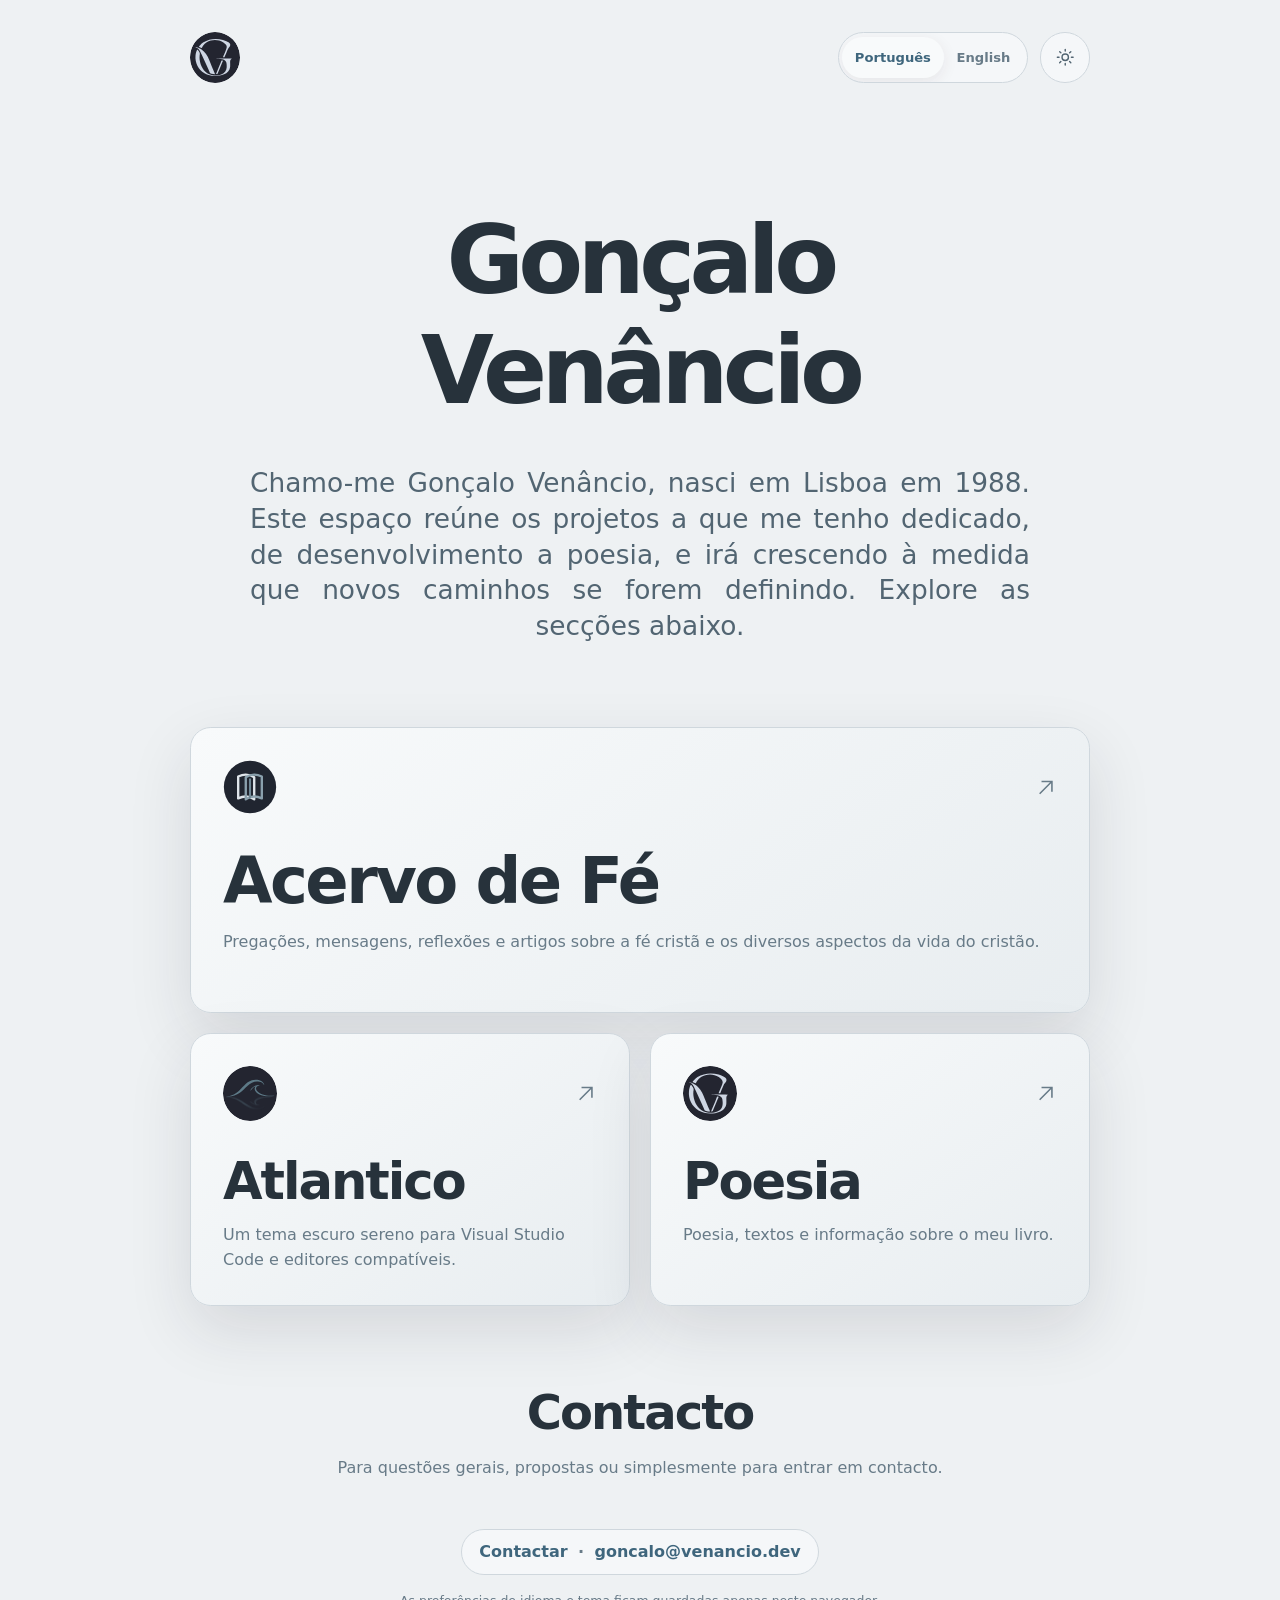
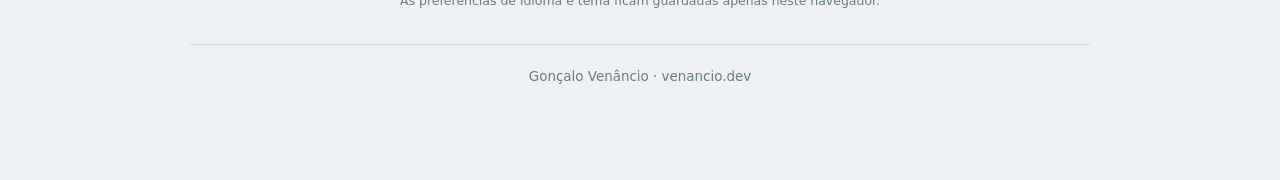
==== commit 43f899dd: "Create and configure Faith Archive" ====
--- a/index.html
+++ b/index.html
@@ -130,6 +130,25 @@
       </section>
 
       <nav class="destination-grid" aria-label="Páginas principais" data-i18n-aria-label="mainPages">
+
+        <a
+          class="destination-card reveal-card"
+          href="/acervo/"
+          aria-label="Abrir o Acervo de Fé"
+          data-i18n-aria-label="acervoAria"
+        >
+          <div class="destination-card-top">
+            <img class="destination-icon" src="./assets/acervo-icon.svg" alt="" />
+            <svg class="destination-arrow" viewBox="0 0 24 24" aria-hidden="true">
+              <path d="M7 5h12v12h-1.7V7.9L5.6 19.6 4.4 18.4 16.1 6.7H7Z"></path>
+            </svg>
+          </div>
+          <div>
+            <h2>Acervo de Fé</h2>
+            <p data-i18n="acervoDescription">Pregações, mensagens, reflexões e artigos sobre a fé cristã e os diversos aspectos da vida do cristão.</p>
+          </div>
+        </a>
+
         <a
           class="destination-card reveal-card"
           href="/atlantico/"
@@ -154,6 +173,7 @@
             </p>
           </div>
         </a>
+
 
         <a
           class="destination-card reveal-card"
--- a/style.css
+++ b/style.css
@@ -497,6 +497,10 @@
   gap: 1.25rem;
 }
 
+.destination-card:nth-child(1) {
+  grid-column: 1 / -1;
+}
+
 .destination-card {
   position: relative;
   display: grid;
@@ -548,8 +552,16 @@
   font-size: clamp(2rem, 5vw, 3.2rem);
 }
 
+.destination-card:nth-child(1) h2 {
+  font-size: clamp(2.45rem, 5.8vw, 4rem);
+}
+
+.destination-card:nth-child(1) p {
+  max-width: 100%;
+}
+
 .destination-card p {
-  max-width: 36ch;
+  max-width: 68ch;
   margin: 0.8rem 0 0;
   color: var(--color-text-muted);
   line-height: 1.6;
@@ -894,8 +906,12 @@
   animation-delay: 960ms;
 }
 
+.destination-card:nth-child(3) {
+  animation-delay: 1100ms;
+}
+
 .landing-contact {
-  animation-delay: 1120ms;
+  animation-delay: 1260ms;
 }
 
 @media (prefers-reduced-motion: reduce) {
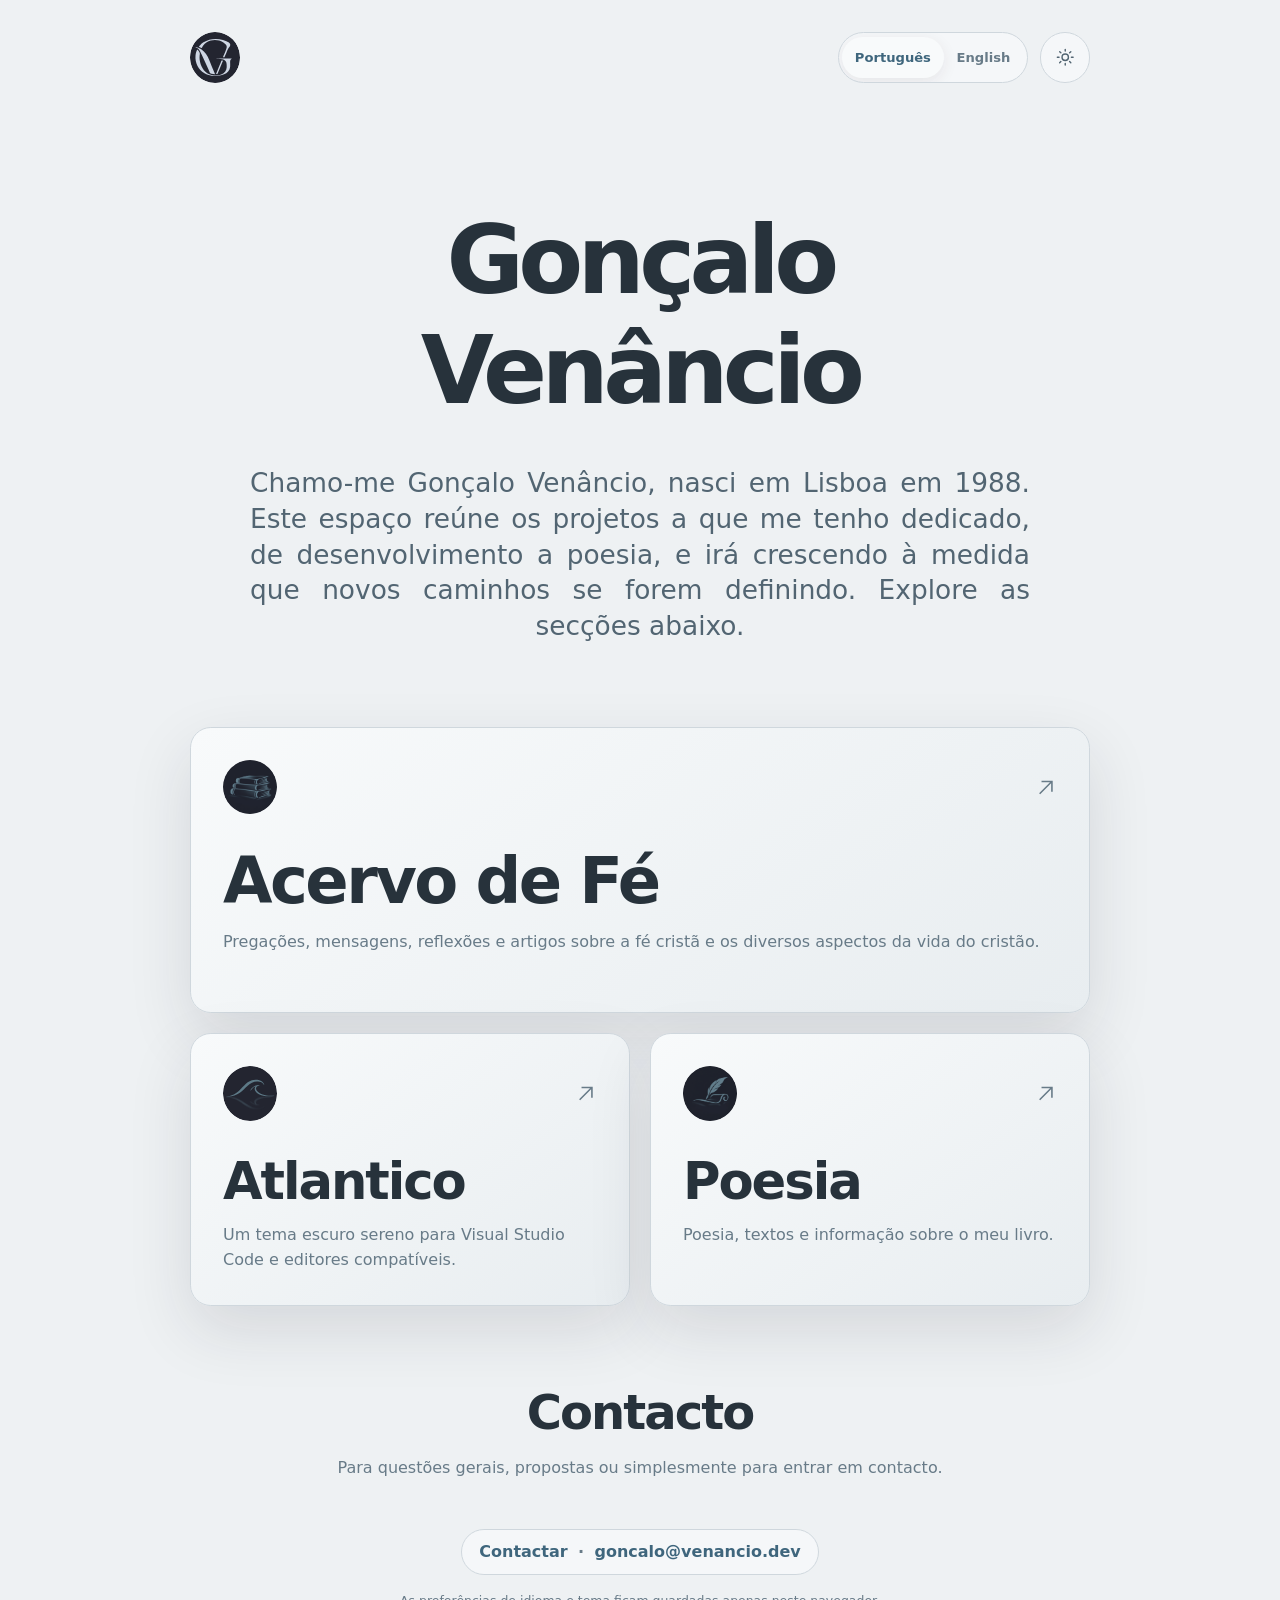
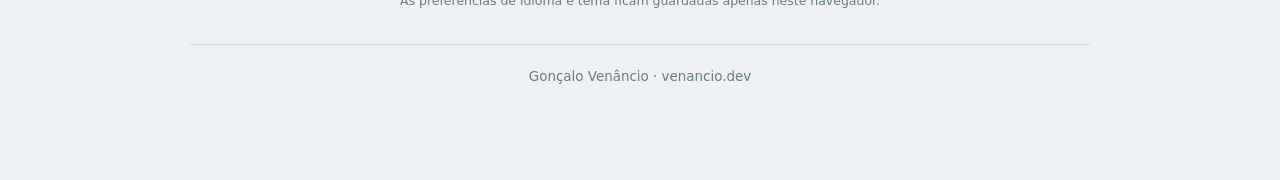
==== commit 7351e2c6: "Update site and Acervo Publisher" ====
--- a/index.html
+++ b/index.html
@@ -138,7 +138,7 @@
           data-i18n-aria-label="acervoAria"
         >
           <div class="destination-card-top">
-            <img class="destination-icon" src="./assets/acervo-icon.svg" alt="" />
+            <img class="destination-icon" src="./assets/acervo-icon.png" alt="" />
             <svg class="destination-arrow" viewBox="0 0 24 24" aria-hidden="true">
               <path d="M7 5h12v12h-1.7V7.9L5.6 19.6 4.4 18.4 16.1 6.7H7Z"></path>
             </svg>
@@ -182,7 +182,7 @@
           data-i18n-aria-label="poetryAria"
         >
           <div class="destination-card-top">
-            <img class="destination-icon" src="./assets/logo.svg" alt="" />
+            <img class="destination-icon" src="./assets/poesia-icon.png" alt="" />
             <svg class="destination-arrow" viewBox="0 0 24 24" aria-hidden="true">
               <path d="M7 5h12v12h-1.7V7.9L5.6 19.6 4.4 18.4 16.1 6.7H7Z"></path>
             </svg>
